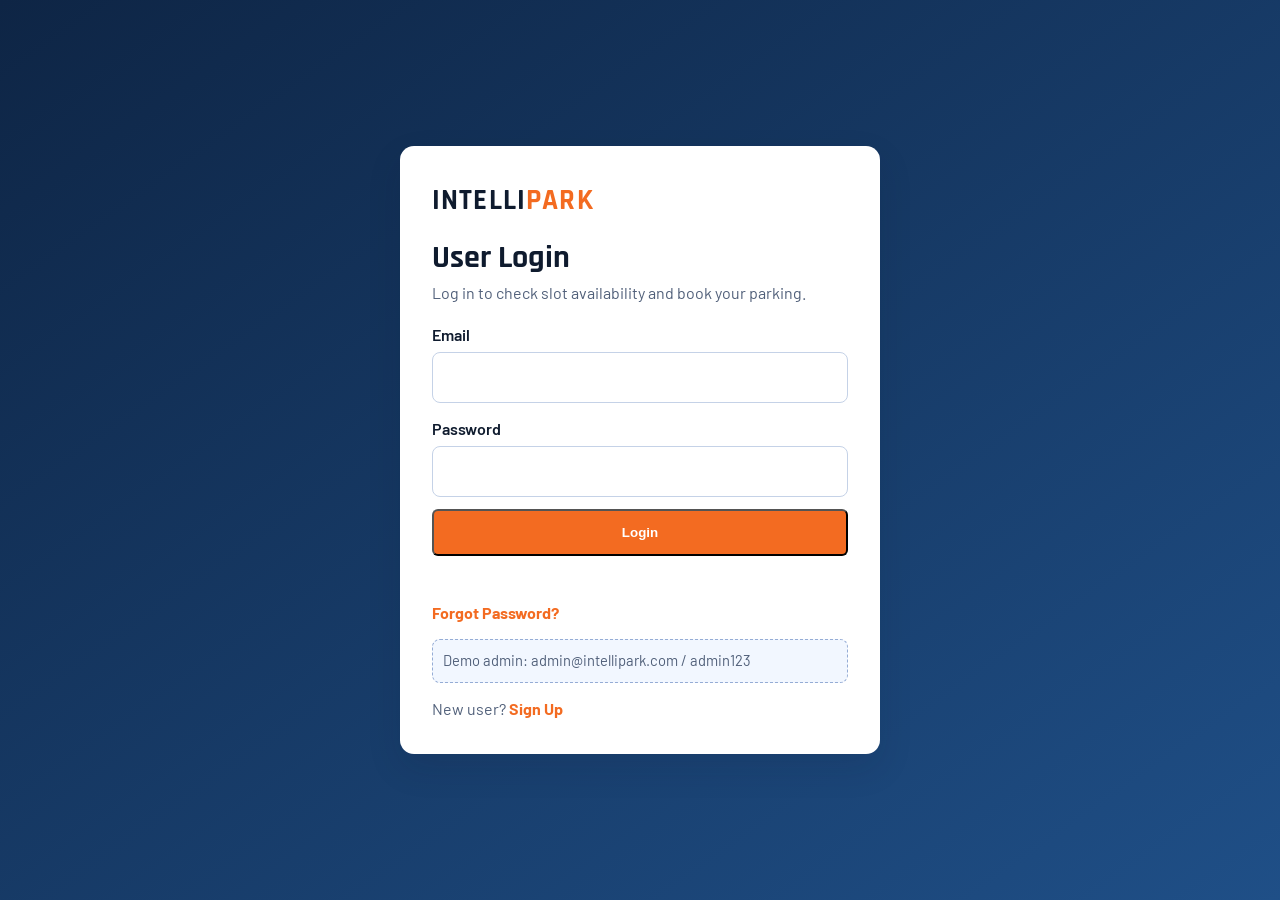
==== admin-users.html @ ee66e7ae "Add files via upload" ====
﻿<!DOCTYPE html>
<html lang="en">
<head>
  <meta charset="UTF-8">
  <meta name="viewport" content="width=device-width, initial-scale=1.0">

  <link rel="icon" type="image/svg+xml" href="data:image/svg+xml,%3Csvg xmlns='http://www.w3.org/2000/svg' viewBox='0 0 64 64'%3E%3Ccircle cx='32' cy='32' r='30' fill='%2300b050'/%3E%3Cpath d='M20 15h14c9 0 14 5 14 12s-5 12-14 12h-6v10h-8V15zm8 7v10h6c4 0 6-2 6-5s-2-5-6-5h-6z' fill='white'/%3E%3C/svg%3E">
  <link rel="preconnect" href="https://fonts.googleapis.com">
  <link rel="preconnect" href="https://fonts.gstatic.com" crossorigin>
  <link href="https://fonts.googleapis.com/css2?family=Barlow:wght@400;500;600;700;800&family=Rajdhani:wght@500;600;700&display=swap" rel="stylesheet">
  <link rel="stylesheet" href="styles.css">
</head>
<body class="panel-page">
  <header class="panel-header">
    <a class="logo" href="index.html">INTELLI<span>PARK</span></a>
    <div class="panel-header-actions">
      <a class="btn btn-outline" href="admin.html">Back to Admin</a>
      <a class="btn btn-outline" href="admin-revenue.html">Revenue</a>
      <a class="btn btn-outline" href="admin-notifications.html">Notifications</a>
      <button id="adminUsersLogoutBtn" class="btn btn-outline" type="button">Logout</button>
    </div>
  </header>

  <main class="panel-wrap">
    <section class="panel-card">
      <h1>All Users Detail</h1>
      <p id="adminUsersMeta" class="form-msg"></p>
      <div id="adminUsersList" class="list-grid"></div>
    </section>
  </main>

  <script src="app.js"></script>
</body>
</html>
---- styles.css ----
:root {
  --ink: #0f1b2e;
  --brand: #f36b21;
  --steel: #1f3f6e;
  --bg: #f4f7fb;
  --white: #ffffff;
  --muted: #6d7886;
  --shadow: 0 14px 34px rgba(15, 27, 46, 0.12);
}

* {
  box-sizing: border-box;
  margin: 0;
  padding: 0;
}

body {
  font-family: Barlow, sans-serif;
  color: var(--ink);
  background: var(--bg);
  line-height: 1.6;
}

img {
  max-width: 100%;
  display: block;
}

a {
  text-decoration: none;
  color: inherit;
}

.container {
  width: min(1120px, 92%);
  margin: 0 auto;
}

.topbar {
  background: #102746;
  color: #dbe8ff;
  font-size: 0.88rem;
}

.topbar-inner {
  display: flex;
  justify-content: space-between;
  gap: 1rem;
  padding: 0.55rem 0;
}

.navbar {
  position: sticky;
  top: 0;
  z-index: 100;
  background: rgba(255, 255, 255, 0.95);
  backdrop-filter: blur(8px);
  border-bottom: 1px solid #d9e1ef;
}

.nav-inner {
  display: flex;
  align-items: center;
  justify-content: space-between;
  min-height: 72px;
}

.logo {
  font-family: Rajdhani, sans-serif;
  font-size: 1.8rem;
  font-weight: 700;
  letter-spacing: 0.04em;
}

.logo span {
  color: var(--brand);
}

.nav-links {
  display: flex;
  list-style: none;
  gap: 1.4rem;
  font-weight: 600;
}

.profile-chip {
  display: inline-flex;
  align-items: center;
  gap: 0.4rem;
  background: #eaf2ff;
  border: 1px solid #cbdaf2;
  color: #143a67;
  border-radius: 999px;
  padding: 0.3rem 0.7rem;
  font-weight: 700;
}

.profile-chip-name {
  max-width: 110px;
  overflow: hidden;
  text-overflow: ellipsis;
  white-space: nowrap;
}

.profile-avatar {
  width: 34px;
  height: 34px;
  border-radius: 50%;
  object-fit: cover;
  border: 1px solid #bfd0ea;
  background: #dce8fb;
}

.profile-avatar-sm {
  width: 24px;
  height: 24px;
}

.profile-avatar-lg {
  width: 84px;
  height: 84px;
}

.profile-menu-item {
  position: relative;
}

.profile-toggle {
  cursor: pointer;
  font: inherit;
  border: 1px solid #cbdaf2;
  background: #eaf2ff;
}

.profile-dropdown {
  position: absolute;
  top: calc(100% + 0.45rem);
  right: 0;
  min-width: 150px;
  background: #fff;
  border: 1px solid #d7e2f3;
  border-radius: 10px;
  box-shadow: var(--shadow);
  padding: 0.3rem;
  display: grid;
  gap: 0.1rem;
}

.profile-dropdown[hidden] {
  display: none;
}

.profile-dropdown a {
  display: block;
  padding: 0.5rem 0.55rem;
  border-radius: 7px;
  color: #173e6d;
  font-weight: 700;
  line-height: 1.25;
  white-space: nowrap;
}

.profile-dropdown a:hover {
  background: #edf4ff;
}

.profile-side-box {
  margin-top: 0.7rem;
  border: 1px solid #d7e2f3;
  border-radius: 10px;
  padding: 0.55rem;
  display: grid;
  gap: 0.25rem;
}

.profile-side-box .profile-chip {
  width: fit-content;
}

.profile-side-box a:last-child {
  color: #b12a34;
  font-weight: 700;
}

.menu-btn {
  display: none;
  border: 0;
  background: #eaf0fa;
  color: var(--ink);
  padding: 0.55rem 0.9rem;
  border-radius: 6px;
  font-weight: 600;
  cursor: pointer;
}

.quick-rail {
  position: fixed;
  right: 0;
  top: 34%;
  z-index: 120;
  display: grid;
  border-radius: 10px 0 0 10px;
  overflow: hidden;
  box-shadow: var(--shadow);
}

.quick-rail a {
  writing-mode: vertical-rl;
  transform: rotate(180deg);
  padding: 0.85rem 0.5rem;
  font-weight: 700;
  font-size: 0.74rem;
  letter-spacing: 0.08em;
  text-transform: uppercase;
  color: #fff;
}

.quick-rail a:nth-child(1) {
  background: #123e6f;
}

.quick-rail a:nth-child(2) {
  background: #0b8f54;
}

.quick-rail a:nth-child(3) {
  background: var(--brand);
}

.site-sidebar {
  position: fixed;
  top: 0;
  right: 0;
  bottom: 0;
  width: min(360px, 100%);
  background: #ffffff;
  box-shadow: -10px 0 30px rgba(11, 22, 38, 0.26);
  z-index: 130;
  padding: 1.4rem 1.4rem 2rem;
  display: grid;
  grid-template-rows: auto auto 1fr;
  align-content: start;
  gap: 1rem;
  transform: translateX(100%);
  transition: transform 0.25s ease;
}

.site-sidebar.open {
  transform: translateX(0);
}

.sidebar-close {
  justify-self: end;
  width: 34px;
  height: 34px;
  border: 0;
  border-radius: 50%;
  background: #eaf0fa;
  color: #102746;
  font-size: 1rem;
  cursor: pointer;
}

.sidebar-logo {
  font-family: Rajdhani, sans-serif;
  font-size: 2rem;
  font-weight: 700;
  letter-spacing: 0.04em;
}

.sidebar-logo span {
  color: var(--brand);
}

.sidebar-nav {
  display: grid;
  gap: 0.2rem;
}

.sidebar-nav a {
  padding: 0.72rem 0.4rem;
  border-bottom: 1px solid #e4ebf6;
  font-weight: 700;
  color: #173456;
}

.sidebar-contact {
  align-self: end;
  background: #f5f8ff;
  border-radius: 12px;
  border: 1px solid #d7e2f2;
  padding: 0.9rem;
}

.sidebar-contact p {
  font-size: 0.8rem;
  color: #5f7190;
  margin-bottom: 0.2rem;
}

.sidebar-contact a {
  display: block;
  font-weight: 700;
  color: #122f55;
  margin-bottom: 0.7rem;
}

.sidebar-contact a:last-child {
  margin-bottom: 0;
}

.sidebar-backdrop {
  position: fixed;
  inset: 0;
  background: rgba(8, 16, 30, 0.5);
  z-index: 125;
}

.hero {
  position: relative;
  min-height: 82vh;
  display: grid;
  place-items: center;
  color: var(--white);
  background: url("https://intellipark.in/wp-content/uploads/2025/11/Intellipark-Home-Banner-scaled.jpg")
    center/cover no-repeat;
}

.overlay {
  position: absolute;
  inset: 0;
  background: linear-gradient(90deg, rgba(10, 22, 43, 0.82), rgba(10, 22, 43, 0.35));
}

.hero-content {
  position: relative;
  z-index: 1;
  padding: 4rem 0;
}

.eyebrow {
  text-transform: uppercase;
  letter-spacing: 0.2em;
  font-size: 0.78rem;
  color: var(--brand);
  font-weight: 700;
  margin-bottom: 0.75rem;
}

h1,
h2,
h3,
h4 {
  font-family: Rajdhani, sans-serif;
  line-height: 1.1;
}

h1 {
  font-size: clamp(2.1rem, 5vw, 4.4rem);
  max-width: 760px;
}

.hero-text {
  font-size: 1.1rem;
  max-width: 640px;
  margin: 1rem 0 1.8rem;
  color: #d7e5ff;
}

.btn {
  display: inline-block;
  border-radius: 6px;
  padding: 0.85rem 1.2rem;
  font-weight: 700;
}

.btn-primary {
  background: var(--brand);
  color: #fff;
}

.section {
  padding: 5rem 0;
  scroll-margin-top: 90px;
}

.grid-2 {
  display: grid;
  grid-template-columns: 1.1fr 1fr;
  gap: 2rem;
  align-items: center;
}

.about h2,
.systems h2,
.facility h2,
.testimonials h2,
.blogs h2 {
  font-size: clamp(1.8rem, 2.8vw, 2.9rem);
  margin-bottom: 1rem;
}

.about p {
  margin-bottom: 0.9rem;
  color: #2f3b4f;
}

.facility {
  background: linear-gradient(180deg, #112d53, #0b1e38);
  color: #f4f8ff;
  text-align: center;
}

.stats {
  margin-top: 2rem;
  display: grid;
  grid-template-columns: repeat(3, 1fr);
  gap: 1rem;
}

.stats article {
  background: rgba(255, 255, 255, 0.08);
  border: 1px solid rgba(255, 255, 255, 0.15);
  border-radius: 12px;
  padding: 1.5rem 1rem;
}

.stats h3 {
  font-size: 2rem;
  color: #ffd2b8;
}

.cards {
  display: grid;
  grid-template-columns: repeat(3, 1fr);
  gap: 1.3rem;
  margin-top: 1.4rem;
}

.sub-title {
  margin-top: 3rem;
}

.card {
  background: var(--white);
  border-radius: 12px;
  overflow: hidden;
  box-shadow: var(--shadow);
}

.card h3,
.card p,
.card a {
  margin-inline: 1rem;
}

.card h3 {
  font-size: 1.35rem;
  margin-top: 0.95rem;
}

.card p {
  color: var(--muted);
  margin-top: 0.35rem;
}

.card a {
  color: var(--brand);
  font-weight: 700;
  margin-block: 0.9rem 1rem;
  display: inline-block;
}

.brochure {
  background: radial-gradient(circle at 20% 20%, #ffffff 0, #ecf2fb 50%, #dbe8fb 100%);
}

.brochure-box {
  display: flex;
  align-items: center;
  justify-content: space-between;
  gap: 1rem;
  background: #fff;
  border-radius: 14px;
  padding: 1.5rem;
  box-shadow: var(--shadow);
}

.service {
  background: #ffffff;
}

.testimonials {
  text-align: center;
}

.testimonial-slider {
  position: relative;
  min-height: 150px;
  margin-top: 1.3rem;
}

.testimonial {
  position: absolute;
  inset: 0;
  opacity: 0;
  transition: opacity 0.45s ease;
  background: #fff;
  border-radius: 12px;
  box-shadow: var(--shadow);
  padding: 1.5rem;
}

.testimonial.active {
  opacity: 1;
}

.testimonial p {
  font-size: 1.1rem;
  color: #263246;
}

.testimonial h4 {
  margin-top: 0.8rem;
  color: var(--brand);
}

.blogs {
  background: #ffffff;
}

.blog-cards .card img {
  aspect-ratio: 16 / 10;
  object-fit: cover;
}

.footer {
  background: #0d1f3b;
  color: #dfe8fb;
}

.footer-grid {
  display: grid;
  grid-template-columns: 1fr 1fr;
  gap: 1.4rem;
}

.footer h3 {
  color: #fff;
  margin-bottom: 0.8rem;
}

.contact-form {
  display: grid;
  gap: 0.6rem;
}

.contact-form input,
.contact-form textarea {
  border: 0;
  border-radius: 6px;
  padding: 0.7rem 0.8rem;
}

.contact-form textarea {
  min-height: 90px;
  resize: vertical;
}

.copyright {
  margin-top: 2rem;
  padding: 1rem;
  text-align: center;
  background: #081327;
  color: #c5d3f1;
  font-size: 0.9rem;
}

.reveal {
  transform: translateY(22px);
  opacity: 0;
  transition: 0.5s ease;
}

.reveal.visible {
  transform: translateY(0);
  opacity: 1;
}

.portal-cta {
  padding-top: 0;
}

.auth-page {
  min-height: 100vh;
  background: linear-gradient(145deg, #0e2545, #1f4f87);
  display: grid;
  place-items: center;
  padding: 1.2rem;
}

.auth-wrap {
  width: min(480px, 100%);
}

.auth-card {
  background: #fff;
  border-radius: 14px;
  box-shadow: var(--shadow);
  padding: 2rem;
}

.auth-logo {
  display: inline-block;
  margin-bottom: 1rem;
}

.auth-card h1 {
  font-size: 2rem;
  margin-bottom: 0.3rem;
}

.auth-card p {
  color: #51607a;
}

.form-grid {
  display: grid;
  gap: 0.8rem;
  margin-top: 1rem;
}

.form-grid label {
  display: grid;
  gap: 0.3rem;
  font-weight: 600;
}

.form-grid input,
.form-grid select,
.slot-form input {
  border: 1px solid #c5d2e7;
  border-radius: 8px;
  padding: 0.72rem 0.8rem;
  font: inherit;
  background: #fff;
}

.form-msg {
  min-height: 1.2rem;
  font-weight: 600;
  color: #0e804f;
}

.form-msg.error {
  color: #b72d35;
}

.auth-switch {
  margin-top: 0.8rem;
}

.auth-switch a {
  color: var(--brand);
  font-weight: 700;
}

.admin-hint {
  margin-top: 0.8rem;
  background: #f2f7ff;
  border: 1px dashed #95acd5;
  border-radius: 8px;
  padding: 0.6rem;
  font-size: 0.92rem;
}

.panel-page {
  background: #eaf0fb;
  min-height: 100vh;
}

.panel-header {
  display: flex;
  justify-content: space-between;
  align-items: center;
  padding: 1rem 4%;
  background: #fff;
  border-bottom: 1px solid #d8e2f3;
}

.panel-header-actions {
  display: flex;
  gap: 0.55rem;
  align-items: center;
}

.notifications-link {
  position: relative;
}

.notifications-badge {
  position: absolute;
  top: -7px;
  right: -7px;
  min-width: 20px;
  height: 20px;
  border-radius: 999px;
  padding: 0 5px;
  display: inline-flex;
  align-items: center;
  justify-content: center;
  font-size: 0.74rem;
  font-weight: 800;
  background: #c62828;
  color: #fff;
  border: 2px solid #f6f9ff;
}

.panel-wrap {
  width: min(1120px, 94%);
  margin: 1.5rem auto 2.5rem;
  display: grid;
  gap: 1rem;
}

.panel-card {
  background: #fff;
  border-radius: 12px;
  box-shadow: var(--shadow);
  padding: 1.2rem;
}

.panel-card h1 {
  margin-bottom: 0.9rem;
}

.panel-card h2 {
  margin-bottom: 0.75rem;
}

.profile-editor {
  display: flex;
  align-items: flex-start;
  gap: 1rem;
}

.profile-editor-form {
  display: grid;
  gap: 0.6rem;
}

.file-label {
  display: inline-block;
  width: fit-content;
  padding: 0.5rem 0.75rem;
  border-radius: 8px;
  border: 1px solid #c5d2e7;
  background: #f7faff;
  font-weight: 700;
  color: #1f3f6e;
  cursor: pointer;
}

#profilePhotoInput {
  display: none;
}

.stats-grid {
  display: grid;
  grid-template-columns: repeat(2, 1fr);
  gap: 0.9rem;
}

.stats-grid.four {
  grid-template-columns: repeat(4, 1fr);
}

.stat-box {
  background: linear-gradient(135deg, #0f2a4a, #205591);
  color: #f4f8ff;
  border-radius: 10px;
  padding: 1rem;
}

.stat-box h3 {
  font-size: 2rem;
}

.btn-outline {
  border: 1px solid #c1cee5;
  color: #14345e;
  background: #f6f9ff;
}

.slot-form {
  display: flex;
  gap: 0.65rem;
}

.list-grid {
  display: grid;
  gap: 0.75rem;
}

.place-grid {
  margin-top: 0.8rem;
  display: grid;
  grid-template-columns: repeat(auto-fit, minmax(150px, 1fr));
  gap: 0.7rem;
}

.place-slot-card {
  border: 1px solid #d8e2f2;
  border-radius: 10px;
  padding: 0.65rem;
  background: #f8fbff;
  cursor: pointer;
  transition: 0.18s ease;
}

.place-slot-card:hover {
  border-color: #a9c0e5;
  transform: translateY(-1px);
}

.place-slot-card.active {
  border-color: #1f4f87;
  background: #eef4ff;
}

.place-slot-card h4 {
  margin-bottom: 0.2rem;
  font-size: 1rem;
}

.place-slot-card p {
  color: #324866;
  font-weight: 600;
  font-size: 0.92rem;
}

.book-now-btn {
  width: 100%;
  margin-top: 0.6rem;
}

.list-card {
  border: 1px solid #d8e2f2;
  border-radius: 10px;
  padding: 0.8rem;
}

.list-card h4 {
  margin-bottom: 0.35rem;
}

.notification-item.unread {
  border-left: 4px solid #1f4f87;
}

.notification-time {
  color: #5f7291;
  font-size: 0.86rem;
  margin-top: 0.35rem;
}

.hidden {
  display: none;
}

.payment-panel {
  margin-top: 1rem;
  border: 1px solid #d6e1f3;
  border-radius: 12px;
  padding: 1rem;
  background: #f7faff;
}

.payment-panel h3 {
  margin-bottom: 0.45rem;
}

.kpi-grid {
  display: grid;
  grid-template-columns: repeat(auto-fit, minmax(180px, 1fr));
  gap: 0.75rem;
  margin-top: 0.7rem;
}

.kpi-card {
  border: 1px solid #d8e2f2;
  border-radius: 10px;
  padding: 0.75rem;
  background: #f8fbff;
}

.kpi-card h3 {
  font-size: 1.4rem;
  color: #1f4f87;
}

.kpi-card p {
  font-weight: 700;
  color: #345070;
}

.bar-chart {
  display: grid;
  gap: 0.6rem;
  margin-top: 0.8rem;
}

.bar-row {
  display: grid;
  grid-template-columns: 150px 1fr auto;
  gap: 0.55rem;
  align-items: center;
}

.bar-label {
  font-weight: 700;
  color: #203a5e;
}

.bar-track {
  height: 12px;
  border-radius: 999px;
  background: #e5ecf8;
  overflow: hidden;
}

.bar-fill {
  height: 100%;
  width: 0;
  border-radius: 999px;
  background: linear-gradient(90deg, #1f4f87, #3d76b8);
}

.bar-value {
  font-weight: 700;
  color: #1f4f87;
  min-width: 86px;
  text-align: right;
}

.revenue-visual {
  margin-top: 0.8rem;
}

.revenue-mix {
  display: grid;
  grid-template-columns: 1.45fr 1fr;
  gap: 1.4rem;
  background: #f8fbff;
  border: 1px solid #d8e3f4;
  border-radius: 14px;
  padding: 1rem;
}

.mix-left {
  min-width: 0;
}

.mix-legend {
  display: flex;
  gap: 0.9rem;
  flex-wrap: wrap;
  margin-bottom: 0.8rem;
  font-size: 0.86rem;
  color: #355273;
  font-weight: 700;
}

.mix-legend span {
  display: inline-flex;
  align-items: center;
  gap: 0.35rem;
}

.legend-swatch {
  width: 14px;
  height: 14px;
  border-radius: 4px;
  display: inline-block;
}

.swatch-primary {
  background: #1f446f;
}

.swatch-secondary {
  background: #d3d3d3;
}

.swatch-line {
  background: #e1b51a;
}

.mix-chart {
  position: relative;
  height: var(--mix-height, 220px);
  padding-bottom: 1.3rem;
}

.mix-columns {
  height: 100%;
  display: grid;
  grid-template-columns: repeat(4, minmax(0, 1fr));
  gap: 1rem;
  align-items: end;
}

.mix-col {
  display: grid;
  justify-items: center;
  gap: 0.45rem;
  z-index: 1;
}

.mix-bars {
  height: calc(100% - 1.25rem);
  width: 100%;
  display: flex;
  align-items: end;
  justify-content: center;
  gap: 0.42rem;
}

.mix-bar {
  width: 20px;
  border-radius: 7px 7px 3px 3px;
  min-height: 6px;
}

.mix-bar.primary {
  background: #1f446f;
}

.mix-bar.secondary {
  background: #d0d0d0;
}

.mix-label {
  font-weight: 700;
  color: #5b6b81;
  font-size: 0.86rem;
}

.mix-line-svg {
  position: absolute;
  inset: 0 0 1.3rem 0;
  width: 100%;
  height: calc(100% - 1.3rem);
  pointer-events: none;
}

.mix-line {
  fill: none;
  stroke: #e1b51a;
  stroke-width: 3;
  stroke-linecap: round;
  stroke-linejoin: round;
}

.mix-dot {
  fill: #e1b51a;
  stroke: #fff;
  stroke-width: 1.5;
}

.mix-right {
  align-self: center;
}

.mix-ring {
  width: 210px;
  max-width: 100%;
  aspect-ratio: 1 / 1;
  border-radius: 50%;
  background: conic-gradient(#e8b714 0 var(--ring, 0%), #1f446f var(--ring, 0%) 100%);
  display: grid;
  place-items: center;
  margin-bottom: 0.9rem;
}

.mix-ring-center {
  width: 58%;
  height: 58%;
  border-radius: 50%;
  background: #f8fbff;
  display: grid;
  place-items: center;
  font-size: clamp(1.5rem, 2.5vw, 2.4rem);
  color: #e1b51a;
  font-weight: 800;
}

.mix-right h3 {
  font-size: clamp(2rem, 4.2vw, 3rem);
  color: #1f446f;
  line-height: 1;
}

.mix-caption {
  margin-top: 0.4rem;
  font-size: 1.45rem;
  color: #223c60;
  font-family: Rajdhani, sans-serif;
  font-weight: 700;
}

.mix-note {
  margin-top: 0.6rem;
  color: #455d7c;
}

.payment-actions {
  display: flex;
  gap: 0.6rem;
  margin-top: 0.6rem;
  flex-wrap: wrap;
}

.qr-preview {
  width: 220px;
  max-width: 100%;
  border: 1px solid #cdd9ee;
  border-radius: 10px;
  background: #fff;
  padding: 0.35rem;
  margin-top: 0.5rem;
}

.qr-preview.small {
  width: 130px;
}

.home-page {
  background:
    radial-gradient(circle at 10% 8%, #d9e9ff 0, rgba(217, 233, 255, 0) 32%),
    radial-gradient(circle at 82% 18%, #ffe8da 0, rgba(255, 232, 218, 0) 34%),
    #f5f8fe;
}

.home-page .iot-hero {
  min-height: 88vh;
  background:
    linear-gradient(110deg, rgba(7, 23, 46, 0.9), rgba(13, 40, 79, 0.62)),
    url("https://images.unsplash.com/photo-1517048676732-d65bc937f952?auto=format&fit=crop&w=1800&q=80")
      center/cover no-repeat;
}

.home-page .hero-content {
  max-width: 860px;
}

.home-page .hero-cta {
  display: flex;
  flex-wrap: wrap;
  gap: 0.8rem;
}

.home-page .hero-metrics {
  margin-top: 1.4rem;
  display: grid;
  grid-template-columns: repeat(3, minmax(0, 1fr));
  gap: 0.8rem;
}

.home-page .hero-metrics article {
  background: rgba(255, 255, 255, 0.11);
  border: 1px solid rgba(255, 255, 255, 0.26);
  border-radius: 12px;
  padding: 0.85rem 0.9rem;
}

.home-page .hero-metrics h3 {
  font-size: 1.35rem;
  color: #ffd5bf;
}

.home-page .hero-metrics p {
  color: #e8f0ff;
  font-size: 0.9rem;
  font-weight: 600;
}

.home-page .iot-about img {
  border-radius: 14px;
  min-height: 320px;
  object-fit: cover;
  box-shadow: var(--shadow);
}

.home-page .app-showcase {
  padding-top: 3.8rem;
  padding-bottom: 3.6rem;
}

.home-page .app-showcase h2 {
  font-size: clamp(1.5rem, 2.4vw, 2.3rem);
}

.home-page .app-slider {
  overflow: hidden;
  margin-top: 1.2rem;
}

.home-page .app-track {
  width: max-content;
  display: flex;
  gap: 1rem;
  padding: 0.3rem 1rem;
  animation: app-slide-right 30s linear infinite;
}

.home-page .app-track.is-paused {
  animation-play-state: paused;
}

.home-page .app-shot {
  flex: 0 0 300px;
  border-radius: 14px;
  overflow: hidden;
  background: #fff;
  border: 1px solid #d8e3f5;
  box-shadow: var(--shadow);
}

.home-page .app-shot img {
  width: 100%;
  height: 200px;
  object-fit: cover;
}

.home-page .iot-systems {
  background: linear-gradient(180deg, #0d2240, #122f57);
  color: #ecf3ff;
}

.home-page .iot-systems .eyebrow {
  color: #ffd2b8;
}

.home-page .iot-systems h2 {
  color: #fff;
}

.home-page .iot-architecture .card {
  background: rgba(255, 255, 255, 0.08);
  border: 1px solid rgba(255, 255, 255, 0.15);
}

.home-page .iot-architecture .card h3 {
  color: #fff;
}

.home-page .iot-architecture .card p {
  color: #d7e4fb;
  margin-bottom: 1rem;
}

.home-page .process-grid {
  display: grid;
  grid-template-columns: repeat(4, minmax(0, 1fr));
  gap: 1rem;
  margin-top: 1.2rem;
}

.home-page .process-step {
  background: #fff;
  border-radius: 12px;
  padding: 1rem;
  color: #1a2f4f;
  box-shadow: var(--shadow);
}

.home-page .process-step span {
  display: inline-grid;
  place-items: center;
  width: 38px;
  height: 38px;
  border-radius: 999px;
  margin-bottom: 0.7rem;
  font-weight: 800;
  color: #fff;
  background: linear-gradient(135deg, #f36b21, #f7945c);
}

.home-page .process-step h3 {
  font-size: 1.18rem;
  margin-bottom: 0.35rem;
}

.home-page .process-step p {
  color: #4f6380;
  font-size: 0.95rem;
}

.home-page .iot-cta .brochure-box {
  background: linear-gradient(135deg, #ffffff, #edf4ff);
  border: 1px solid #d9e4f8;
}

.home-page .iot-blogs .card {
  border: 1px solid #dce6f7;
}

.portal-toast {
  position: fixed;
  right: 1rem;
  bottom: 1rem;
  z-index: 240;
  max-width: min(460px, calc(100vw - 2rem));
  padding: 0.78rem 0.95rem;
  border-radius: 12px;
  color: #fff;
  background: linear-gradient(135deg, #123564, #1f4f87);
  border: 1px solid #89addd;
  box-shadow: 0 16px 28px rgba(8, 24, 48, 0.3);
  font-weight: 700;
  letter-spacing: 0.01em;
  opacity: 0;
  transform: translateY(12px);
  transition: opacity 0.22s ease, transform 0.22s ease;
}

.portal-toast.show {
  opacity: 1;
  transform: translateY(0);
}

@keyframes app-slide-right {
  from {
    transform: translateX(0);
  }
  to {
    transform: translateX(-50%);
  }
}

@media (max-width: 980px) {
  .cards {
    grid-template-columns: repeat(2, 1fr);
  }

  .grid-2,
  .footer-grid {
    grid-template-columns: 1fr;
  }

  .stats-grid.four {
    grid-template-columns: repeat(2, 1fr);
  }

  .home-page .process-grid {
    grid-template-columns: repeat(2, minmax(0, 1fr));
  }

  .home-page .app-shot {
    flex-basis: 260px;
  }

  .revenue-mix {
    grid-template-columns: 1fr;
  }
}

@media (max-width: 760px) {
  .topbar-inner {
    flex-direction: column;
    align-items: flex-start;
    gap: 0.2rem;
  }

  .nav-links {
    display: none;
  }

  .menu-btn {
    display: inline-block;
  }

  .stats,
  .cards {
    grid-template-columns: 1fr;
  }

  .brochure-box {
    flex-direction: column;
    align-items: flex-start;
  }

  .stats-grid,
  .stats-grid.four {
    grid-template-columns: 1fr;
  }

  .slot-form {
    flex-direction: column;
  }

  .quick-rail {
    top: auto;
    bottom: 2rem;
  }

  .profile-editor {
    flex-direction: column;
    align-items: flex-start;
  }

  .home-page .hero-metrics {
    grid-template-columns: 1fr;
  }

  .home-page .process-grid {
    grid-template-columns: 1fr;
  }

  .home-page .app-track {
    animation-duration: 24s;
  }

  .home-page .app-shot {
    flex-basis: 220px;
  }

  .mix-ring {
    width: 170px;
  }

  .mix-right h3 {
    font-size: 2.1rem;
  }
}
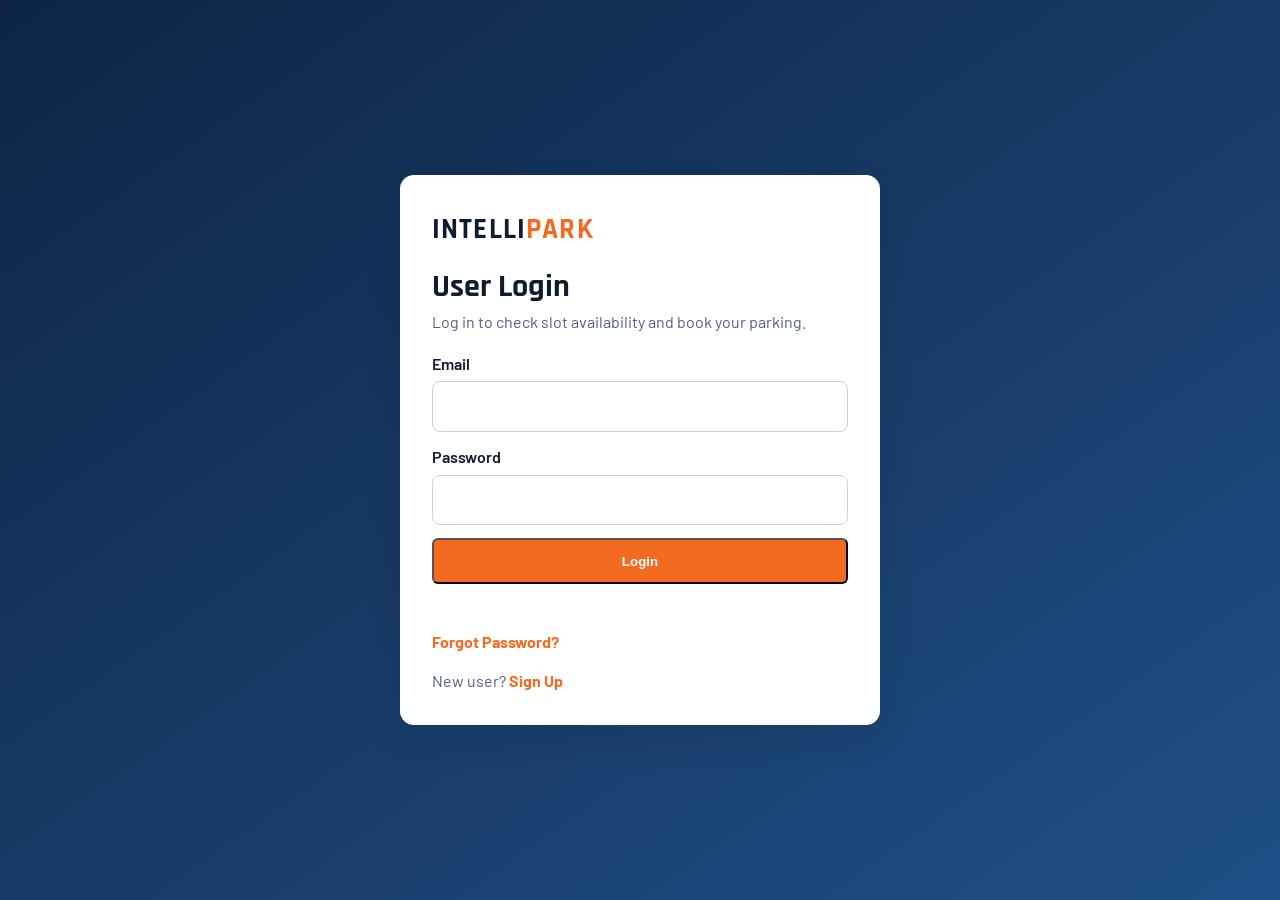
==== commit 109bfe6a: "Fix DOCTYPE declaration in admin-users.html" ====
--- a/admin-users.html
+++ b/admin-users.html
@@ -1,35 +1,35 @@
-﻿<!DOCTYPE html>
-<html lang="en">
-<head>
-  <meta charset="UTF-8">
-  <meta name="viewport" content="width=device-width, initial-scale=1.0">
+<!DOCTYPE html>
+<html lang="en">
+<head>
+  <meta charset="UTF-8">
+  <meta name="viewport" content="width=device-width, initial-scale=1.0">
 
-  <link rel="icon" type="image/svg+xml" href="data:image/svg+xml,%3Csvg xmlns='http://www.w3.org/2000/svg' viewBox='0 0 64 64'%3E%3Ccircle cx='32' cy='32' r='30' fill='%2300b050'/%3E%3Cpath d='M20 15h14c9 0 14 5 14 12s-5 12-14 12h-6v10h-8V15zm8 7v10h6c4 0 6-2 6-5s-2-5-6-5h-6z' fill='white'/%3E%3C/svg%3E">
-  <link rel="preconnect" href="https://fonts.googleapis.com">
-  <link rel="preconnect" href="https://fonts.gstatic.com" crossorigin>
-  <link href="https://fonts.googleapis.com/css2?family=Barlow:wght@400;500;600;700;800&family=Rajdhani:wght@500;600;700&display=swap" rel="stylesheet">
-  <link rel="stylesheet" href="styles.css">
-</head>
-<body class="panel-page">
-  <header class="panel-header">
-    <a class="logo" href="index.html">INTELLI<span>PARK</span></a>
-    <div class="panel-header-actions">
-      <a class="btn btn-outline" href="admin.html">Back to Admin</a>
-      <a class="btn btn-outline" href="admin-revenue.html">Revenue</a>
-      <a class="btn btn-outline" href="admin-notifications.html">Notifications</a>
-      <button id="adminUsersLogoutBtn" class="btn btn-outline" type="button">Logout</button>
-    </div>
-  </header>
-
-  <main class="panel-wrap">
-    <section class="panel-card">
-      <h1>All Users Detail</h1>
-      <p id="adminUsersMeta" class="form-msg"></p>
-      <div id="adminUsersList" class="list-grid"></div>
-    </section>
-  </main>
-
-  <script src="app.js"></script>
-</body>
-</html>
+  <link rel="icon" type="image/svg+xml" href="data:image/svg+xml,%3Csvg xmlns='http://www.w3.org/2000/svg' viewBox='0 0 64 64'%3E%3Ccircle cx='32' cy='32' r='30' fill='%2300b050'/%3E%3Cpath d='M20 15h14c9 0 14 5 14 12s-5 12-14 12h-6v10h-8V15zm8 7v10h6c4 0 6-2 6-5s-2-5-6-5h-6z' fill='white'/%3E%3C/svg%3E">
+  <link rel="preconnect" href="https://fonts.googleapis.com">
+  <link rel="preconnect" href="https://fonts.gstatic.com" crossorigin>
+  <link href="https://fonts.googleapis.com/css2?family=Barlow:wght@400;500;600;700;800&family=Rajdhani:wght@500;600;700&display=swap" rel="stylesheet">
+  <link rel="stylesheet" href="styles.css">
+</head>
+<body class="panel-page">
+  <header class="panel-header">
+    <a class="logo" href="index.html">INTELLI<span>PARK</span></a>
+    <div class="panel-header-actions">
+      <a class="btn btn-outline" href="admin.html">Back to Admin</a>
+      <a class="btn btn-outline" href="admin-revenue.html">Revenue</a>
+      <a class="btn btn-outline" href="admin-notifications.html">Notifications</a>
+      <button id="adminUsersLogoutBtn" class="btn btn-outline" type="button">Logout</button>
+    </div>
+  </header>
 
+  <main class="panel-wrap">
+    <section class="panel-card">
+      <h1>All Users Detail</h1>
+      <p id="adminUsersMeta" class="form-msg"></p>
+      <div id="adminUsersList" class="list-grid"></div>
+    </section>
+  </main>
+
+  <script src="app.js"></script>
+</body>
+</html>
+
